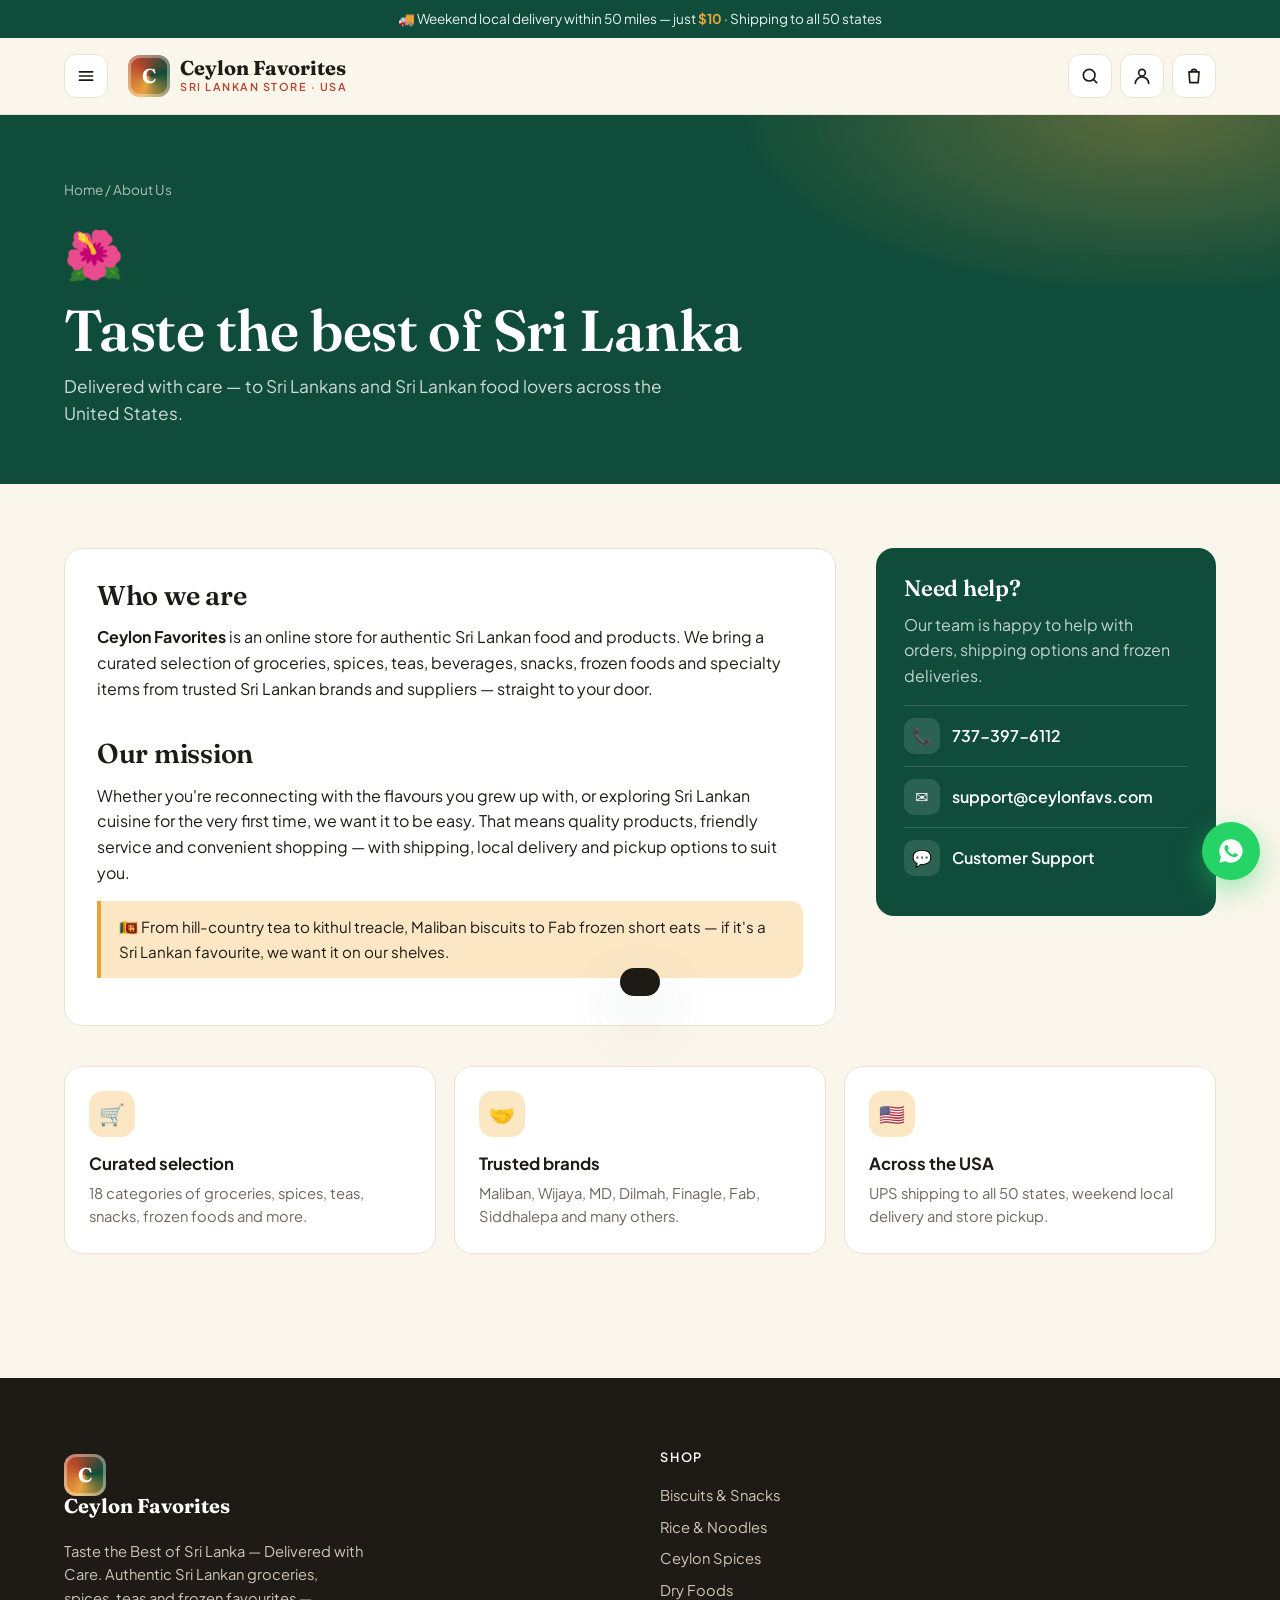
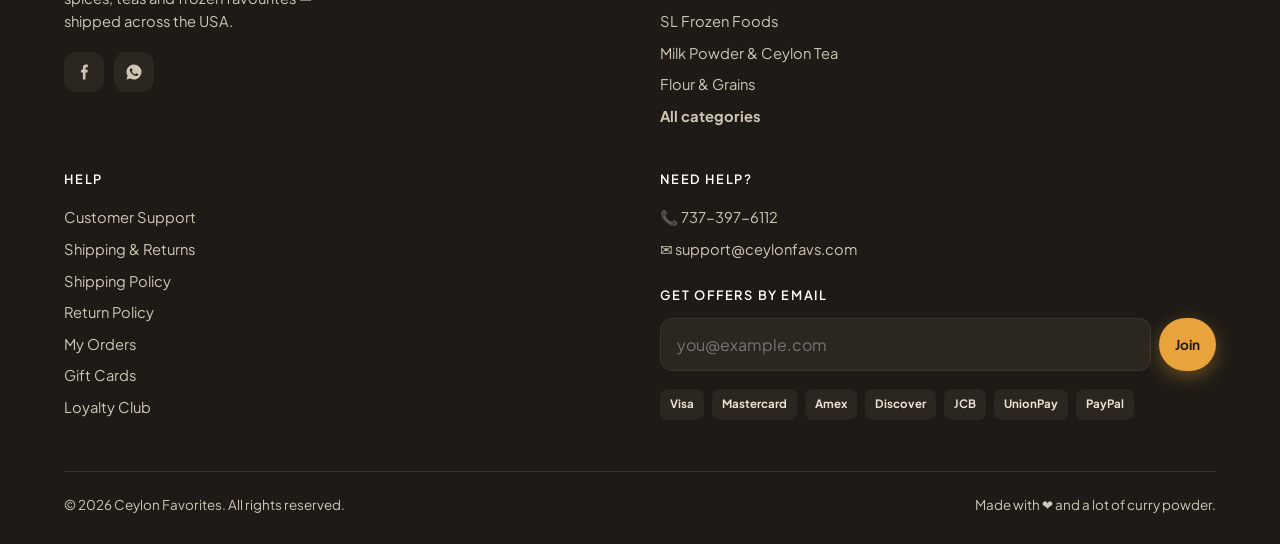
==== about.html @ b24654a7 "Add Ceylon Favorites static website Multi-page storefront covering every menu item: home, all 18 cat" ====
<!doctype html>
<html lang="en">
<head>
  <meta charset="utf-8">
  <meta name="viewport" content="width=device-width, initial-scale=1">
  <title>About Us — Ceylon Favorites</title>
  <link rel="preconnect" href="https://fonts.googleapis.com">
  <link rel="preconnect" href="https://fonts.gstatic.com" crossorigin>
  <link href="https://fonts.googleapis.com/css2?family=Fraunces:ital,opsz,wght@0,9..144,500;0,9..144,600;0,9..144,700;1,9..144,600&family=Plus+Jakarta+Sans:wght@400;500;600;700;800&display=swap" rel="stylesheet">
  <link rel="stylesheet" href="assets/css/style.css">
  <link rel="icon" href="data:image/svg+xml,<svg xmlns='http://www.w3.org/2000/svg' viewBox='0 0 100 100'><text y='.9em' font-size='90'>🌶️</text></svg>">
</head>
<body data-page="about">
<main>
<section class="page-hero"><div class="wrap">
  <div class="crumbs"><a href="index.html">Home</a> / About Us</div>
  <div class="hero-emo">🌺</div>
  <h1>Taste the best of Sri Lanka</h1>
  <p>Delivered with care — to Sri Lankans and Sri Lankan food lovers across the United States.</p>
</div></section>
<section class="content"><div class="wrap">
  <div class="content-grid">
    <div>
      <div class="card prose reveal">
        <h2>Who we are</h2>
        <p><b>Ceylon Favorites</b> is an online store for authentic Sri Lankan food and products. We bring a curated selection of groceries, spices, teas, beverages, snacks, frozen foods and specialty items from trusted Sri Lankan brands and suppliers — straight to your door.</p>
        <h2>Our mission</h2>
        <p>Whether you're reconnecting with the flavours you grew up with, or exploring Sri Lankan cuisine for the very first time, we want it to be easy. That means quality products, friendly service and convenient shopping — with shipping, local delivery and pickup options to suit you.</p>
        <p class="note">🇱🇰 From hill-country tea to kithul treacle, Maliban biscuits to Fab frozen short eats — if it's a Sri Lankan favourite, we want it on our shelves.</p>
      </div>
    </div>
    <aside class="aside-card">
  <h3>Need help?</h3>
  <p style="color:rgba(255,255,255,.75)">Our team is happy to help with orders, shipping options and frozen deliveries.</p>
  <a class="line" href="tel:+17373976112"><span class="ico">📞</span>737-397-6112</a>
  <a class="line" href="mailto:support@ceylonfavs.com"><span class="ico">✉️</span>support@ceylonfavs.com</a>
  <a class="line" href="customer-support.html"><span class="ico">💬</span>Customer Support</a>
</aside>
  </div>
  <div class="info-grid" style="margin-top:40px">
    <div class="info reveal"><div class="perk-ico">🛒</div><b>Curated selection</b><p>18 categories of groceries, spices, teas, snacks, frozen foods and more.</p></div>
    <div class="info reveal"><div class="perk-ico">🤝</div><b>Trusted brands</b><p>Maliban, Wijaya, MD, Dilmah, Finagle, Fab, Siddhalepa and many others.</p></div>
    <div class="info reveal"><div class="perk-ico">🇺🇸</div><b>Across the USA</b><p>UPS shipping to all 50 states, weekend local delivery and store pickup.</p></div>
  </div>
</div></section>
</main>
<script src="assets/js/data.js"></script>
<script src="assets/js/main.js"></script>

</body>
</html>
---- assets/css/style.css ----
:root {
  --leaf: #0f4c3a;
  --leaf-2: #13644c;
  --leaf-ink: #e9f4ee;
  --saffron: #e8a33d;
  --saffron-soft: #fbe7c3;
  --cinnamon: #b5452b;
  --cream: #fbf6ec;
  --paper: #ffffff;
  --ink: #1e1b16;
  --muted: #6d665b;
  --line: #ebe2d1;
  --shadow: 0 1px 2px rgba(30, 27, 22, .06), 0 8px 24px rgba(30, 27, 22, .08);
  --shadow-lg: 0 24px 60px rgba(15, 76, 58, .18);
  --radius: 18px;
  --display: "Fraunces", Georgia, serif;
  --body: "Plus Jakarta Sans", system-ui, -apple-system, sans-serif;
  --wrap: 1200px;
}

* { box-sizing: border-box; }
html { scroll-behavior: smooth; }
body {
  margin: 0;
  font-family: var(--body);
  color: var(--ink);
  background: var(--cream);
  line-height: 1.6;
  -webkit-font-smoothing: antialiased;
}
img { max-width: 100%; display: block; }
a { color: inherit; text-decoration: none; }
button { font: inherit; cursor: pointer; }
h1, h2, h3, h4 { font-family: var(--display); line-height: 1.1; margin: 0 0 .5em; font-weight: 600; letter-spacing: -.01em; }
p { margin: 0 0 1em; }
.wrap { max-width: var(--wrap); margin: 0 auto; padding: 0 24px; }
[hidden] { display: none !important; }
.sr-only { position: absolute; width: 1px; height: 1px; overflow: hidden; clip: rect(0 0 0 0); }

/* ---------- Announcement + header ---------- */
.announce {
  background: var(--leaf);
  color: var(--leaf-ink);
  font-size: .85rem;
  text-align: center;
  padding: 8px 16px;
}
.announce strong { color: var(--saffron); }

.site-header {
  position: sticky; top: 0; z-index: 50;
  background: rgba(251, 246, 236, .92);
  backdrop-filter: saturate(1.4) blur(12px);
  border-bottom: 1px solid var(--line);
}
.header-row { display: flex; align-items: center; gap: 20px; height: 76px; }
.logo { display: flex; align-items: center; gap: 10px; flex-shrink: 0; }
.logo-mark {
  width: 42px; height: 42px; border-radius: 12px;
  background: conic-gradient(from 200deg, var(--saffron), var(--cinnamon), var(--leaf), var(--saffron));
  display: grid; place-items: center; color: #fff; font-family: var(--display); font-weight: 700; font-size: 1.25rem;
  box-shadow: inset 0 0 0 3px rgba(255,255,255,.35);
}
.logo-text { font-family: var(--display); font-size: 1.25rem; font-weight: 700; line-height: 1; }
.logo-text small { display: block; font-family: var(--body); font-size: .68rem; font-weight: 600; letter-spacing: .14em; text-transform: uppercase; color: var(--cinnamon); margin-top: 4px; }

.nav { display: flex; align-items: center; gap: 2px; margin-left: auto; }
.nav > .nav-item { position: relative; }
.nav-link {
  display: flex; align-items: center; gap: 4px;
  padding: 9px 10px; border-radius: 10px; white-space: nowrap;
  font-weight: 600; font-size: .88rem; color: var(--ink);
  background: none; border: 0;
}
.nav-link:hover, .nav-item:focus-within > .nav-link, .nav-link.active { background: var(--saffron-soft); }
.nav-link .chev { width: 10px; transition: transform .2s; }
.nav-item:hover .chev, .nav-item:focus-within .chev { transform: rotate(180deg); }

.dropdown {
  position: absolute; top: calc(100% + 8px); left: 50%;
  transform: translate(-50%, 6px);
  background: var(--paper); border: 1px solid var(--line); border-radius: var(--radius);
  box-shadow: var(--shadow-lg); padding: 10px; min-width: 240px;
  opacity: 0; visibility: hidden; transition: .18s ease;
}
.dropdown::before { content: ""; position: absolute; inset: -12px 0 auto; height: 12px; }
.nav-item:hover > .dropdown, .nav-item:focus-within > .dropdown { opacity: 1; visibility: visible; transform: translate(-50%, 0); }
.dropdown a { display: block; padding: 9px 12px; border-radius: 10px; font-size: .92rem; font-weight: 500; }
.dropdown a:hover { background: var(--cream); color: var(--leaf); }
.dropdown .tag { font-size: .66rem; font-weight: 700; color: var(--cinnamon); background: #fbe1da; padding: 2px 7px; border-radius: 99px; margin-left: 6px; vertical-align: 2px; }

.mega { width: min(760px, 92vw); display: grid; grid-template-columns: repeat(3, 1fr); gap: 2px; padding: 14px; }
.mega a { display: flex; align-items: center; gap: 10px; }
.mega .emo { width: 30px; height: 30px; border-radius: 9px; display: grid; place-items: center; font-size: 1rem; flex-shrink: 0; }
.mega-foot { grid-column: 1 / -1; border-top: 1px solid var(--line); margin-top: 8px; padding-top: 8px; }
.mega-foot a { font-weight: 700; color: var(--leaf); }

.header-actions { display: flex; align-items: center; gap: 8px; }
.icon-btn {
  position: relative; width: 44px; height: 44px; border-radius: 12px;
  border: 1px solid var(--line); background: var(--paper);
  display: grid; place-items: center; color: var(--ink);
}
.icon-btn:hover { border-color: var(--leaf); color: var(--leaf); }
.icon-btn svg { width: 20px; height: 20px; }
.badge {
  position: absolute; top: -6px; right: -6px; min-width: 20px; height: 20px; padding: 0 5px;
  border-radius: 99px; background: var(--cinnamon); color: #fff; font-size: .72rem; font-weight: 700;
  display: grid; place-items: center; border: 2px solid var(--cream);
}
.badge[data-count="0"] { display: none; }
.menu-toggle { display: none; }

.search-bar { display: none; border-top: 1px solid var(--line); padding: 14px 0; }
.search-bar.open { display: block; }
.search-bar form { display: flex; gap: 10px; }

/* ---------- Buttons & inputs ---------- */
.btn {
  display: inline-flex; align-items: center; justify-content: center; gap: 8px;
  padding: 13px 22px; border-radius: 999px; border: 0;
  font-weight: 700; font-size: .95rem; white-space: nowrap; transition: transform .15s, box-shadow .15s, background .15s;
}
.btn:hover { transform: translateY(-1px); }
.btn-primary { background: var(--leaf); color: #fff; box-shadow: 0 6px 18px rgba(15, 76, 58, .3); }
.btn-primary:hover { background: var(--leaf-2); }
.btn-gold { background: var(--saffron); color: var(--ink); box-shadow: 0 6px 18px rgba(232, 163, 61, .35); }
.btn-ghost { background: transparent; color: inherit; border: 1.5px solid currentColor; }
.btn-sm { padding: 9px 16px; font-size: .85rem; }
.btn[disabled] { opacity: .45; pointer-events: none; }

.input, textarea.input, select.input {
  width: 100%; padding: 13px 16px; border-radius: 12px; border: 1.5px solid var(--line);
  background: var(--paper); font: inherit; color: var(--ink);
}
.input:focus { outline: none; border-color: var(--leaf); box-shadow: 0 0 0 4px rgba(15, 76, 58, .12); }
label.field { display: block; font-weight: 600; font-size: .88rem; margin-bottom: 16px; }
label.field span { display: block; margin-bottom: 6px; }
label.field em { color: var(--cinnamon); font-style: normal; }

/* ---------- Hero ---------- */
.hero {
  position: relative; overflow: hidden;
  background:
    radial-gradient(1200px 500px at 85% -10%, rgba(232, 163, 61, .35), transparent 60%),
    radial-gradient(800px 400px at -10% 110%, rgba(181, 69, 43, .25), transparent 60%),
    var(--leaf);
  color: #fff;
}
.hero::after {
  content: ""; position: absolute; inset: 0; opacity: .08; pointer-events: none;
  background-image: radial-gradient(circle at 1px 1px, #fff 1px, transparent 0);
  background-size: 22px 22px;
}
.hero-grid { position: relative; z-index: 1; display: grid; grid-template-columns: 1.1fr .9fr; gap: 48px; align-items: center; padding: 88px 0 96px; }
.eyebrow { display: inline-flex; align-items: center; gap: 8px; font-size: .78rem; font-weight: 700; letter-spacing: .14em; text-transform: uppercase; color: var(--saffron); }
.eyebrow::before { content: ""; width: 26px; height: 2px; background: currentColor; }
.hero h1 { font-size: clamp(2.6rem, 6vw, 4.6rem); margin: 18px 0 20px; }
.hero h1 em { font-style: italic; color: var(--saffron); }
.hero p.lead { font-size: 1.15rem; max-width: 520px; color: rgba(255,255,255,.82); }
.hero-cta { display: flex; flex-wrap: wrap; gap: 12px; margin-top: 30px; }
.hero-stats { display: flex; gap: 36px; margin-top: 44px; }
.hero-stats b { display: block; font-family: var(--display); font-size: 2rem; color: var(--saffron); }
.hero-stats span { font-size: .85rem; color: rgba(255,255,255,.7); }

.hero-art { position: relative; aspect-ratio: 1; }
.plate {
  position: absolute; inset: 8%; border-radius: 50%;
  background: radial-gradient(circle at 35% 30%, #fffaf0, #f4e3c2 60%, #e7cfa0);
  box-shadow: 0 40px 80px rgba(0,0,0,.35), inset 0 -10px 30px rgba(0,0,0,.08);
}
.plate::before { content: ""; position: absolute; inset: 10%; border-radius: 50%; border: 2px dashed rgba(181, 69, 43, .25); }
.orbit {
  position: absolute; width: 22%; aspect-ratio: 1; border-radius: 50%;
  background: var(--paper); display: grid; place-items: center; font-size: clamp(1.6rem, 3.6vw, 2.6rem);
  box-shadow: 0 14px 30px rgba(0,0,0,.25);
  animation: bob 6s ease-in-out infinite;
}
.orbit:nth-child(2) { top: 0; left: 39%; animation-delay: -1s; }
.orbit:nth-child(3) { top: 26%; right: 0; animation-delay: -2s; }
.orbit:nth-child(4) { bottom: 6%; right: 12%; animation-delay: -3s; }
.orbit:nth-child(5) { bottom: 6%; left: 12%; animation-delay: -4s; }
.orbit:nth-child(6) { top: 26%; left: 0; animation-delay: -5s; }
.plate-center { position: absolute; inset: 0; display: grid; place-items: center; text-align: center; color: var(--leaf); }
.plate-center b { font-family: var(--display); font-size: clamp(1.5rem, 3.2vw, 2.4rem); display: block; line-height: 1; }
.plate-center small { font-weight: 700; letter-spacing: .14em; text-transform: uppercase; font-size: .7rem; color: var(--cinnamon); }
@keyframes bob { 50% { transform: translateY(-10px); } }

/* ---------- Sections ---------- */
section.block { padding: 88px 0; }
.section-head { display: flex; align-items: end; justify-content: space-between; gap: 24px; margin-bottom: 36px; flex-wrap: wrap; }
.section-head h2 { font-size: clamp(2rem, 4vw, 2.8rem); margin: 10px 0 0; }
.section-head p { color: var(--muted); max-width: 460px; margin: 0; }
.eyebrow.dark { color: var(--cinnamon); }

.perks { background: var(--paper); border-block: 1px solid var(--line); }
.perks-row { display: grid; grid-template-columns: repeat(4, 1fr); }
.perk { display: flex; gap: 14px; align-items: center; padding: 26px 20px; }
.perk + .perk { border-left: 1px solid var(--line); }
.perk-ico { width: 46px; height: 46px; border-radius: 14px; background: var(--saffron-soft); display: grid; place-items: center; font-size: 1.3rem; flex-shrink: 0; }
.perk b { display: block; font-size: .95rem; }
.perk span { font-size: .84rem; color: var(--muted); }

.cat-grid { display: grid; grid-template-columns: repeat(auto-fill, minmax(200px, 1fr)); gap: 16px; }
.cat-card {
  position: relative; overflow: hidden; border-radius: var(--radius); padding: 22px;
  background: var(--paper); border: 1px solid var(--line); min-height: 170px;
  display: flex; flex-direction: column; justify-content: space-between;
  transition: transform .2s, box-shadow .2s, border-color .2s;
}
.cat-card:hover { transform: translateY(-4px); box-shadow: var(--shadow); border-color: transparent; }
.cat-card .emo {
  width: 58px; height: 58px; border-radius: 16px; display: grid; place-items: center; font-size: 1.8rem;
  transition: transform .3s;
}
.cat-card:hover .emo { transform: rotate(-8deg) scale(1.08); }
.cat-card h3 { font-family: var(--body); font-size: 1rem; font-weight: 700; margin: 18px 0 2px; }
.cat-card small { color: var(--muted); font-size: .82rem; }
.cat-card .arrow { position: absolute; top: 22px; right: 22px; color: var(--muted); transition: transform .2s, color .2s; }
.cat-card:hover .arrow { transform: translateX(4px); color: var(--leaf); }

/* ---------- Product cards ---------- */
.prod-grid { display: grid; grid-template-columns: repeat(auto-fill, minmax(220px, 1fr)); gap: 20px; }
.prod {
  background: var(--paper); border: 1px solid var(--line); border-radius: var(--radius);
  overflow: hidden; display: flex; flex-direction: column; transition: box-shadow .2s, transform .2s;
}
.prod:hover { box-shadow: var(--shadow); transform: translateY(-3px); }
.prod-media {
  position: relative; aspect-ratio: 4 / 3; display: grid; place-items: center;
  font-size: 3.4rem;
}
.prod-media .label {
  position: absolute; left: 12px; bottom: 10px; right: 12px;
  font-family: var(--display); font-weight: 600; font-size: .9rem; line-height: 1.15;
  color: rgba(30,27,22,.55); text-align: left; text-transform: uppercase; letter-spacing: .02em;
  overflow: hidden; display: -webkit-box; -webkit-line-clamp: 1; -webkit-box-orient: vertical;
}
.pill { position: absolute; top: 12px; left: 12px; font-size: .7rem; font-weight: 800; letter-spacing: .06em; text-transform: uppercase; padding: 5px 10px; border-radius: 99px; }
.pill.new { background: var(--leaf); color: #fff; }
.pill.oos { background: #fff; color: var(--muted); border: 1px solid var(--line); }
.pill.sale { background: var(--cinnamon); color: #fff; }
.prod-body { padding: 16px; display: flex; flex-direction: column; gap: 10px; flex: 1; }
.prod-cat { font-size: .72rem; font-weight: 700; letter-spacing: .1em; text-transform: uppercase; color: var(--cinnamon); }
.prod h4 { font-family: var(--body); font-size: .98rem; font-weight: 600; margin: 0; line-height: 1.35; }
.prod-foot { margin-top: auto; display: flex; align-items: center; justify-content: space-between; gap: 8px; }
.price { font-family: var(--display); font-size: 1.3rem; font-weight: 700; color: var(--leaf); }
.price s { font-family: var(--body); font-size: .85rem; color: var(--muted); font-weight: 500; margin-left: 6px; }
.add-btn {
  width: 42px; height: 42px; border-radius: 12px; border: 0; background: var(--leaf); color: #fff;
  display: grid; place-items: center; transition: background .15s, transform .15s;
}
.add-btn:hover { background: var(--saffron); color: var(--ink); transform: scale(1.06); }
.add-btn[disabled] { background: var(--line); color: var(--muted); }
.add-btn svg { width: 20px; height: 20px; }
.prod.is-oos .prod-media { filter: grayscale(.8); opacity: .7; }

/* ---------- Promo bands ---------- */
.split { display: grid; grid-template-columns: 1fr 1fr; gap: 20px; }
.promo {
  border-radius: 26px; padding: 44px; position: relative; overflow: hidden; min-height: 300px;
  display: flex; flex-direction: column; justify-content: flex-end;
}
.promo h3 { font-size: clamp(1.8rem, 3vw, 2.4rem); }
.promo p { max-width: 380px; }
.promo .big-emo { position: absolute; right: -10px; top: -10px; font-size: 9rem; opacity: .9; transform: rotate(12deg); }
.promo.gold { background: linear-gradient(135deg, #f6c46a, var(--saffron)); color: var(--ink); }
.promo.red { background: linear-gradient(135deg, #cf5a3e, var(--cinnamon)); color: #fff; }
.promo.green { background: linear-gradient(135deg, var(--leaf-2), var(--leaf)); color: #fff; }

.tea-band {
  background: var(--ink); color: #f4ede0; border-radius: 30px; padding: 60px;
  display: grid; grid-template-columns: 1fr auto; gap: 40px; align-items: center;
  position: relative; overflow: hidden;
}
.tea-band::before {
  content: ""; position: absolute; width: 480px; height: 480px; right: -120px; top: -160px; border-radius: 50%;
  background: radial-gradient(circle, rgba(232,163,61,.35), transparent 65%);
}
.tea-band h2 { font-size: clamp(2rem, 4vw, 3rem); }
.tea-band h2 em { color: var(--saffron); }

.testi-grid { display: grid; grid-template-columns: repeat(3, 1fr); gap: 20px; }
.testi { background: var(--paper); border: 1px solid var(--line); border-radius: var(--radius); padding: 28px; }
.testi .stars { color: var(--saffron); letter-spacing: 2px; margin-bottom: 10px; }
.testi p { font-family: var(--display); font-size: 1.12rem; line-height: 1.45; }
.testi small { color: var(--muted); font-weight: 600; }

/* ---------- Page hero (inner pages) ---------- */
.page-hero {
  background:
    radial-gradient(600px 260px at 90% 0%, rgba(232,163,61,.35), transparent 70%),
    var(--leaf);
  color: #fff; padding: 64px 0 56px;
}
.crumbs { font-size: .85rem; color: rgba(255,255,255,.65); margin-bottom: 14px; }
.crumbs a:hover { color: var(--saffron); }
.page-hero h1 { font-size: clamp(2.2rem, 5vw, 3.6rem); margin: 0 0 10px; }
.page-hero p { color: rgba(255,255,255,.8); max-width: 620px; font-size: 1.08rem; margin: 0; }
.page-hero .hero-emo { font-size: 3rem; margin-bottom: 8px; }

/* ---------- Category page ---------- */
.shop-layout { display: grid; grid-template-columns: 260px 1fr; gap: 36px; padding: 48px 0 88px; align-items: start; }
.side { position: sticky; top: 100px; background: var(--paper); border: 1px solid var(--line); border-radius: var(--radius); padding: 14px; max-height: calc(100vh - 120px); overflow: auto; }
.side h4 { font-family: var(--body); font-size: .75rem; letter-spacing: .14em; text-transform: uppercase; color: var(--muted); margin: 8px 10px 10px; }
.side a { display: flex; justify-content: space-between; align-items: center; padding: 8px 10px; border-radius: 10px; font-size: .9rem; font-weight: 500; }
.side a:hover { background: var(--cream); }
.side a.active { background: var(--leaf); color: #fff; }
.side a .n { font-size: .75rem; opacity: .6; }
.toolbar { display: flex; gap: 12px; align-items: center; justify-content: space-between; flex-wrap: wrap; margin-bottom: 22px; }
.toolbar .count { color: var(--muted); font-size: .92rem; }
.toolbar .controls { display: flex; gap: 10px; flex-wrap: wrap; }
.toolbar .input { width: auto; padding: 10px 14px; }
.chip { display: inline-flex; align-items: center; gap: 6px; font-size: .85rem; font-weight: 600; padding: 9px 14px; border-radius: 99px; border: 1.5px solid var(--line); background: var(--paper); }
.chip input { accent-color: var(--leaf); }
.empty { text-align: center; padding: 60px 20px; background: var(--paper); border: 1px dashed var(--line); border-radius: var(--radius); color: var(--muted); }
.empty .big { font-size: 3rem; }

/* ---------- Content pages ---------- */
.content { padding: 64px 0 96px; }
.content-grid { display: grid; grid-template-columns: 1fr 340px; gap: 40px; align-items: start; }
.card { background: var(--paper); border: 1px solid var(--line); border-radius: var(--radius); padding: 32px; }
.card + .card { margin-top: 20px; }
.prose h2 { font-size: 1.7rem; margin-top: 1.4em; }
.prose h2:first-child { margin-top: 0; }
.prose h3 { font-family: var(--body); font-size: 1.05rem; font-weight: 700; margin-top: 1.4em; }
.prose ul { padding-left: 1.2em; margin: 0 0 1em; }
.prose li { margin-bottom: .45em; }
.prose li::marker { color: var(--saffron); }
.prose .note { background: var(--saffron-soft); border-left: 4px solid var(--saffron); padding: 14px 18px; border-radius: 0 12px 12px 0; font-size: .95rem; }
.meta { font-size: .85rem; color: var(--muted); }

.aside-card { background: var(--leaf); color: #fff; border-radius: var(--radius); padding: 28px; position: sticky; top: 100px; }
.aside-card h3 { font-size: 1.4rem; }
.aside-card a.line { display: flex; align-items: center; gap: 12px; padding: 12px 0; border-top: 1px solid rgba(255,255,255,.15); font-weight: 600; }
.aside-card a.line:hover { color: var(--saffron); }
.aside-card .ico { width: 36px; height: 36px; border-radius: 10px; background: rgba(255,255,255,.12); display: grid; place-items: center; }

.info-grid { display: grid; grid-template-columns: repeat(3, 1fr); gap: 18px; margin-bottom: 28px; }
.info { background: var(--paper); border: 1px solid var(--line); border-radius: var(--radius); padding: 24px; }
.info .perk-ico { margin-bottom: 14px; }
.info b { display: block; font-size: 1.05rem; margin-bottom: 4px; }
.info p { color: var(--muted); font-size: .92rem; margin: 0; }
.info .stat { font-family: var(--display); font-size: 2rem; color: var(--leaf); font-weight: 700; }

table.hours { width: 100%; border-collapse: collapse; font-size: .95rem; }
table.hours td { padding: 10px 0; border-bottom: 1px solid var(--line); }
table.hours td:last-child { text-align: right; font-weight: 600; }

.steps { display: grid; grid-template-columns: repeat(3, 1fr); gap: 18px; counter-reset: s; }
.step { background: var(--paper); border: 1px solid var(--line); border-radius: var(--radius); padding: 28px; position: relative; }
.step::before { counter-increment: s; content: counter(s); position: absolute; top: 20px; right: 22px; font-family: var(--display); font-size: 3rem; color: var(--saffron-soft); font-weight: 700; line-height: 1; }
.step .perk-ico { margin-bottom: 16px; }
.step h3 { font-family: var(--body); font-size: 1.1rem; font-weight: 700; }
.step p { color: var(--muted); margin: 0; }

/* Gift card */
.gc-layout { display: grid; grid-template-columns: 1fr 1fr; gap: 48px; align-items: center; }
.giftcard {
  aspect-ratio: 1.586; border-radius: 24px; padding: 30px; color: #fff; position: relative; overflow: hidden;
  background: linear-gradient(135deg, var(--leaf) 0%, #0b3a2c 55%, var(--cinnamon) 130%);
  box-shadow: var(--shadow-lg); display: flex; flex-direction: column; justify-content: space-between;
  transform: rotate(-3deg); transition: transform .4s;
}
.giftcard:hover { transform: rotate(0) scale(1.02); }
.giftcard::before { content: "🌺"; position: absolute; font-size: 10rem; right: -30px; bottom: -40px; opacity: .25; }
.giftcard .amt { font-family: var(--display); font-size: clamp(2.6rem, 6vw, 4rem); font-weight: 700; color: var(--saffron); line-height: 1; }
.gc-amounts { display: grid; grid-template-columns: repeat(4, 1fr); gap: 10px; margin: 10px 0 20px; }
.gc-amounts button {
  padding: 14px 0; border-radius: 12px; border: 1.5px solid var(--line); background: var(--paper);
  font-weight: 700; font-size: 1rem;
}
.gc-amounts button.on { border-color: var(--leaf); background: var(--leaf); color: #fff; }
.qty { display: inline-flex; align-items: center; border: 1.5px solid var(--line); border-radius: 12px; background: var(--paper); }
.qty button { width: 40px; height: 44px; border: 0; background: none; font-size: 1.2rem; }
.qty input { width: 44px; text-align: center; border: 0; font: inherit; font-weight: 700; background: none; }

/* Loyalty */
.points-hero { display: grid; grid-template-columns: repeat(3, 1fr); gap: 18px; }
.points-card { border-radius: 24px; padding: 32px; color: #fff; }
.points-card .stat { font-family: var(--display); font-size: 3.2rem; font-weight: 700; line-height: 1; margin-bottom: 8px; }
.meter { height: 12px; border-radius: 99px; background: var(--line); overflow: hidden; margin: 14px 0 8px; }
.meter > i { display: block; height: 100%; border-radius: inherit; background: linear-gradient(90deg, var(--saffron), var(--cinnamon)); }

/* Coming soon */
.soon {
  min-height: 70vh; display: grid; place-items: center; text-align: center; padding: 80px 24px;
  background: radial-gradient(800px 400px at 50% 0%, rgba(232,163,61,.3), transparent 70%), var(--ink); color: #fff;
}
.soon h1 { font-size: clamp(2.4rem, 6vw, 4.4rem); }
.soon h1 em { color: var(--saffron); }
.countdown { display: flex; gap: 14px; justify-content: center; margin: 30px 0; }
.countdown div { background: rgba(255,255,255,.08); border: 1px solid rgba(255,255,255,.15); border-radius: 16px; padding: 16px 18px; min-width: 84px; }
.countdown b { display: block; font-family: var(--display); font-size: 2.2rem; color: var(--saffron); line-height: 1; }
.countdown span { font-size: .72rem; letter-spacing: .14em; text-transform: uppercase; color: rgba(255,255,255,.6); }
.notify { display: flex; gap: 10px; max-width: 440px; margin: 0 auto; }
.notify .input { background: rgba(255,255,255,.95); }
.popcorn { font-size: 4.5rem; animation: bob 3s ease-in-out infinite; }

/* Orders */
.orders-empty { text-align: center; padding: 56px 24px; }
.orders-empty .big { font-size: 3.6rem; }
.order-row { display: grid; grid-template-columns: 1fr auto auto; gap: 16px; align-items: center; padding: 14px 0; border-bottom: 1px solid var(--line); }
.order-row:last-child { border-bottom: 0; }

/* ---------- Cart drawer ---------- */
.scrim { position: fixed; inset: 0; background: rgba(30,27,22,.45); z-index: 90; opacity: 0; visibility: hidden; transition: .25s; }
.scrim.open { opacity: 1; visibility: visible; }
.drawer {
  position: fixed; top: 0; right: 0; bottom: 0; width: min(420px, 100vw); z-index: 100;
  background: var(--cream); display: flex; flex-direction: column;
  transform: translateX(100%); visibility: hidden; transition: transform .3s cubic-bezier(.2,.8,.2,1), visibility .3s;
  box-shadow: -20px 0 60px rgba(0,0,0,.15);
}
.drawer.open { transform: none; visibility: visible; }
.drawer-head { display: flex; align-items: center; justify-content: space-between; padding: 20px 24px; border-bottom: 1px solid var(--line); }
.drawer-head h3 { margin: 0; font-size: 1.4rem; }
.drawer-body { flex: 1; overflow: auto; padding: 8px 24px; }
.drawer-foot { padding: 20px 24px; border-top: 1px solid var(--line); background: var(--paper); }
.line-item { display: grid; grid-template-columns: 56px 1fr auto; gap: 14px; align-items: center; padding: 14px 0; border-bottom: 1px solid var(--line); }
.line-item .thumb { width: 56px; height: 56px; border-radius: 12px; display: grid; place-items: center; font-size: 1.6rem; }
.line-item h5 { margin: 0 0 4px; font-size: .9rem; font-weight: 600; line-height: 1.3; }
.line-item .qty { transform: scale(.85); transform-origin: left; }
.line-item .remove { border: 0; background: none; color: var(--muted); font-size: .78rem; text-decoration: underline; padding: 0; }
.totals { display: flex; justify-content: space-between; font-weight: 700; font-size: 1.1rem; margin-bottom: 6px; }
.points-note { font-size: .82rem; color: var(--leaf); margin-bottom: 14px; }
.drawer-foot .btn { width: 100%; }

/* Mobile nav */
.mnav {
  position: fixed; top: 0; left: 0; bottom: 0; width: min(340px, 88vw); z-index: 100; background: var(--cream);
  transform: translateX(-100%); visibility: hidden; transition: transform .3s cubic-bezier(.2,.8,.2,1), visibility .3s; overflow: auto; padding: 20px;
}
.mnav.open { transform: none; visibility: visible; }
.mnav details { border-bottom: 1px solid var(--line); }
.mnav summary, .mnav > a { display: block; padding: 14px 4px; font-weight: 700; list-style: none; cursor: pointer; border-bottom: 1px solid var(--line); }
.mnav details summary { border: 0; }
.mnav summary::after { content: "+"; float: right; color: var(--muted); }
.mnav details[open] summary::after { content: "–"; }
.mnav details a { display: block; padding: 8px 12px; font-size: .92rem; color: var(--muted); }

/* Toast */
.toast {
  position: fixed; left: 50%; bottom: 24px; z-index: 120; transform: translate(-50%, 120px);
  background: var(--ink); color: #fff; padding: 14px 20px; border-radius: 14px; font-weight: 600; font-size: .92rem;
  box-shadow: var(--shadow-lg); transition: transform .3s cubic-bezier(.2,.8,.2,1); display: flex; gap: 10px; align-items: center;
  max-width: calc(100vw - 32px);
}
.toast.show { transform: translate(-50%, 0); }

/* ---------- Footer ---------- */
.site-footer { background: var(--ink); color: #cfc6b6; padding: 72px 0 28px; margin-top: 0; }
.foot-grid { display: grid; grid-template-columns: 1.4fr 1fr 1fr 1.2fr; gap: 40px; }
.site-footer h4 { font-family: var(--body); color: #fff; font-size: .8rem; letter-spacing: .14em; text-transform: uppercase; margin-bottom: 16px; }
.site-footer a { display: block; padding: 4px 0; font-size: .92rem; }
.site-footer a:hover { color: var(--saffron); }
.site-footer .logo-text { color: #fff; }
.foot-about { font-size: .92rem; margin-top: 16px; max-width: 300px; }
.newsletter { display: flex; gap: 8px; margin-top: 10px; }
.newsletter .input { background: #2b2620; border-color: #3a342c; color: #fff; }
.pay-row { display: flex; flex-wrap: wrap; gap: 8px; margin-top: 18px; }
.pay-row span { font-size: .72rem; font-weight: 700; padding: 6px 10px; border-radius: 8px; background: #2b2620; color: #e9e1d2; }
.foot-bottom { display: flex; justify-content: space-between; gap: 16px; flex-wrap: wrap; border-top: 1px solid #3a342c; margin-top: 48px; padding-top: 22px; font-size: .84rem; }
.socials { display: flex; gap: 10px; margin-top: 18px; }
.socials a { width: 40px; height: 40px; border-radius: 12px; background: #2b2620; display: grid; place-items: center; padding: 0; }
.socials svg { width: 18px; height: 18px; }

.wa-fab {
  position: fixed; right: 20px; bottom: 20px; z-index: 80; width: 58px; height: 58px; border-radius: 50%;
  background: #25d366; color: #fff; display: grid; place-items: center; box-shadow: 0 10px 30px rgba(37,211,102,.45);
}
.wa-fab svg { width: 28px; height: 28px; }

/* Reveal on scroll */
.reveal { opacity: 0; transform: translateY(18px); transition: opacity .6s ease, transform .6s ease; }
.reveal.in { opacity: 1; transform: none; }
@media (prefers-reduced-motion: reduce) {
  * { animation: none !important; transition: none !important; }
  .reveal { opacity: 1; transform: none; }
}

/* ---------- Responsive ---------- */
@media (max-width: 1340px) {
  .nav { display: none; }
  .menu-toggle { display: grid; }
  .header-actions { margin-left: auto; }
  .foot-grid { grid-template-columns: 1fr 1fr; }
}
@media (max-width: 900px) {
  .hero-grid, .split, .content-grid, .gc-layout, .tea-band { grid-template-columns: 1fr; }
  .hero-art { max-width: 420px; margin: 0 auto; width: 100%; }
  .perks-row { grid-template-columns: 1fr 1fr; }
  .perk:nth-child(3) { border-left: 0; }
  .perk:nth-child(n+3) { border-top: 1px solid var(--line); }
  .shop-layout { grid-template-columns: 1fr; }
  .side { position: static; max-height: none; display: flex; gap: 6px; overflow-x: auto; padding: 8px; }
  .side h4 { display: none; }
  .side a { white-space: nowrap; flex-shrink: 0; }
  .side a .n { margin-left: 6px; }
  .testi-grid, .info-grid, .steps, .points-hero { grid-template-columns: 1fr; }
  .aside-card { position: static; }
  .tea-band { padding: 40px 28px; }
}
@media (max-width: 560px) {
  .wrap { padding: 0 16px; }
  section.block { padding: 60px 0; }
  .hero-grid { padding: 56px 0 64px; }
  .hero-stats { gap: 22px; }
  .logo-text small { display: none; }
  .prod-grid { grid-template-columns: 1fr 1fr; gap: 12px; }
  .prod-media { font-size: 2.6rem; }
  .prod-body { padding: 12px; }
  .prod h4 { font-size: .88rem; }
  .price { font-size: 1.1rem; }
  .add-btn { width: 36px; height: 36px; }
  .cat-grid { grid-template-columns: 1fr 1fr; gap: 12px; }
  .cat-card { min-height: 150px; padding: 16px; }
  .promo { padding: 30px; min-height: 260px; }
  .card { padding: 22px; }
  .foot-grid { grid-template-columns: 1fr; }
  .gc-amounts { grid-template-columns: repeat(3, 1fr); }
  .header-row { gap: 12px; }
  .icon-btn { width: 40px; height: 40px; }
  .countdown div { min-width: 0; flex: 1; padding: 12px 6px; }
  .notify { flex-direction: column; }
}
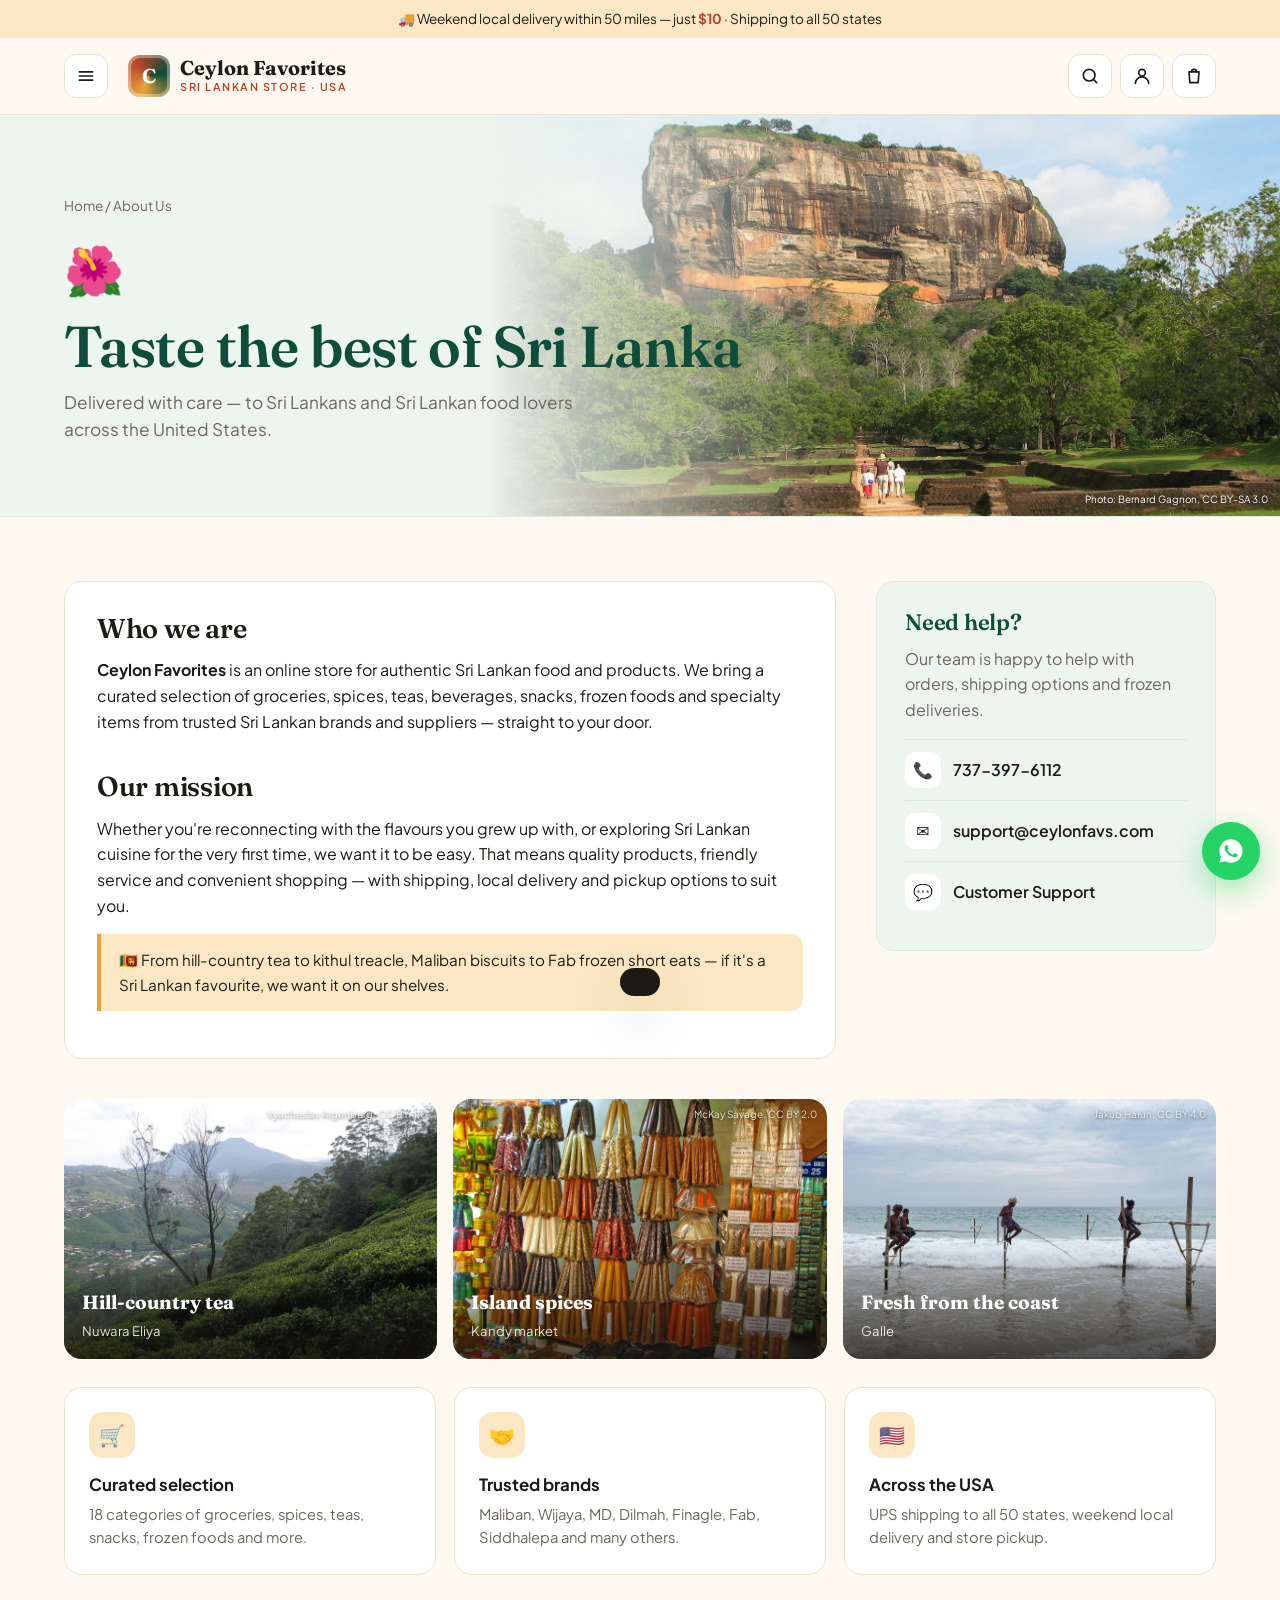
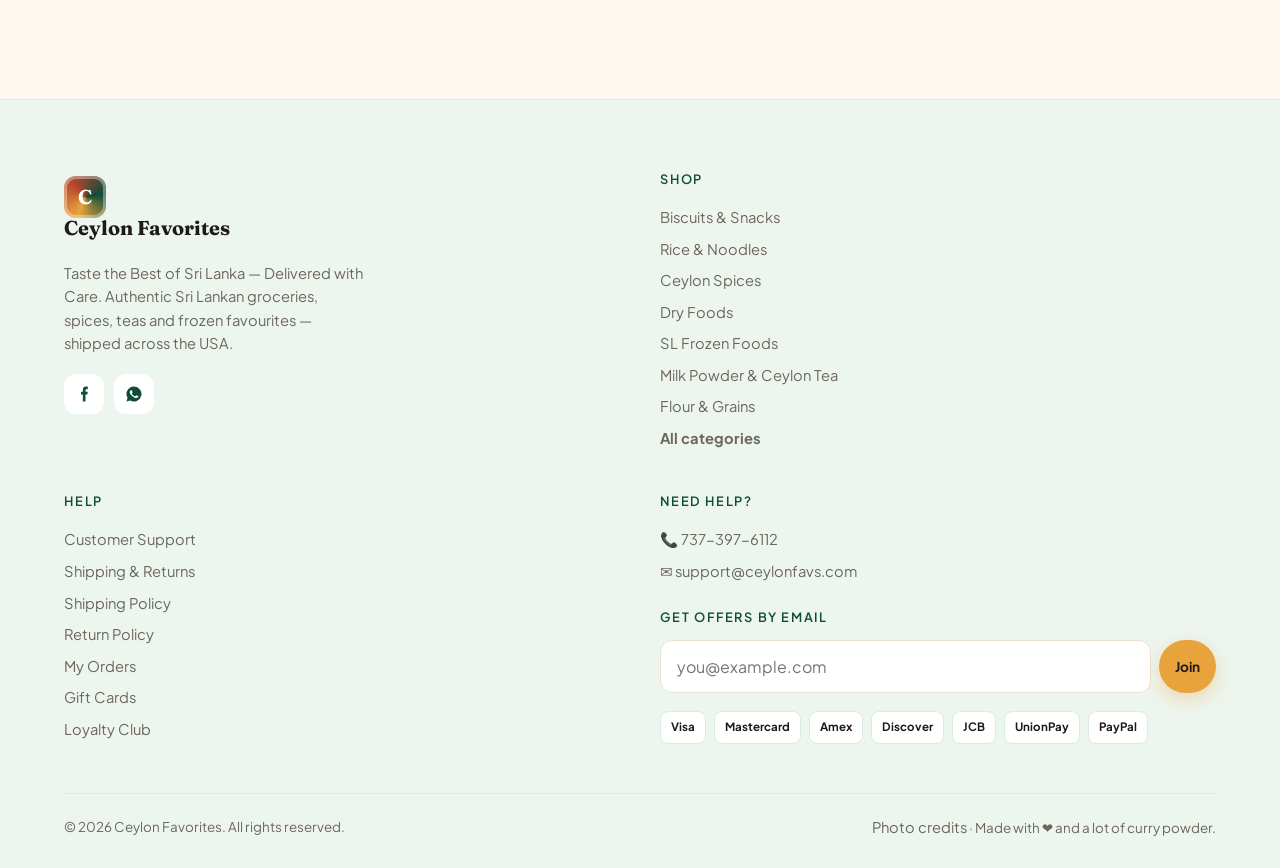
==== commit 188ef530: "Switch to a light theme and add Sri Lankan photography - Light cream/mint palette for hero, page hea" ====
--- a/about.html
+++ b/about.html
@@ -12,7 +12,7 @@
 </head>
 <body data-page="about">
 <main>
-<section class="page-hero"><div class="wrap">
+<section class="page-hero has-photo"><div class="hero-photo" style="background-image:url(assets/img/sigiriya.jpg)"></div><span class="photo-credit" style="color:#fff;font-size:.62rem;text-shadow:0 1px 3px rgba(0,0,0,.6)">Photo: Bernard Gagnon, CC BY-SA 3.0</span><div class="wrap">
   <div class="crumbs"><a href="index.html">Home</a> / About Us</div>
   <div class="hero-emo">🌺</div>
   <h1>Taste the best of Sri Lanka</h1>
@@ -37,7 +37,12 @@
   <a class="line" href="customer-support.html"><span class="ico">💬</span>Customer Support</a>
 </aside>
   </div>
-  <div class="info-grid" style="margin-top:40px">
+  <div class="island trio" style="margin-top:40px">
+    <figure class="reveal"><img src="assets/img/tea-plantation.jpg" alt="Tea plantations near Nuwara Eliya" loading="lazy"><span class="credit">Vyacheslav Argenberg, CC BY 4.0</span><figcaption><b>Hill-country tea</b><span>Nuwara Eliya</span></figcaption></figure>
+    <figure class="reveal"><img src="assets/img/spices.jpg" alt="Spice shop in Kandy market" loading="lazy"><span class="credit">McKay Savage, CC BY 2.0</span><figcaption><b>Island spices</b><span>Kandy market</span></figcaption></figure>
+    <figure class="reveal"><img src="assets/img/stilt-fishing.jpg" alt="Stilt fishermen near Galle" loading="lazy"><span class="credit">Jakub Hałun, CC BY 4.0</span><figcaption><b>Fresh from the coast</b><span>Galle</span></figcaption></figure>
+  </div>
+  <div class="info-grid" style="margin-top:28px">
     <div class="info reveal"><div class="perk-ico">🛒</div><b>Curated selection</b><p>18 categories of groceries, spices, teas, snacks, frozen foods and more.</p></div>
     <div class="info reveal"><div class="perk-ico">🤝</div><b>Trusted brands</b><p>Maliban, Wijaya, MD, Dilmah, Finagle, Fab, Siddhalepa and many others.</p></div>
     <div class="info reveal"><div class="perk-ico">🇺🇸</div><b>Across the USA</b><p>UPS shipping to all 50 states, weekend local delivery and store pickup.</p></div>
--- a/assets/css/style.css
+++ b/assets/css/style.css
@@ -5,7 +5,9 @@
   --saffron: #e8a33d;
   --saffron-soft: #fbe7c3;
   --cinnamon: #b5452b;
-  --cream: #fbf6ec;
+  --cream: #fdf9f1;
+  --mint: #edf5ef;
+  --mint-2: #dcebe1;
   --paper: #ffffff;
   --ink: #1e1b16;
   --muted: #6d665b;
@@ -39,17 +41,17 @@
 
 /* ---------- Announcement + header ---------- */
 .announce {
-  background: var(--leaf);
-  color: var(--leaf-ink);
+  background: var(--saffron-soft);
+  color: var(--ink);
   font-size: .85rem;
   text-align: center;
   padding: 8px 16px;
 }
-.announce strong { color: var(--saffron); }
+.announce strong { color: var(--cinnamon); }
 
 .site-header {
   position: sticky; top: 0; z-index: 50;
-  background: rgba(251, 246, 236, .92);
+  background: rgba(253, 249, 241, .94);
   backdrop-filter: saturate(1.4) blur(12px);
   border-bottom: 1px solid var(--line);
 }
@@ -142,26 +144,28 @@
 .hero {
   position: relative; overflow: hidden;
   background:
-    radial-gradient(1200px 500px at 85% -10%, rgba(232, 163, 61, .35), transparent 60%),
-    radial-gradient(800px 400px at -10% 110%, rgba(181, 69, 43, .25), transparent 60%),
-    var(--leaf);
-  color: #fff;
+    radial-gradient(900px 500px at 90% -10%, rgba(232, 163, 61, .22), transparent 60%),
+    radial-gradient(700px 400px at -10% 110%, rgba(15, 76, 58, .10), transparent 60%),
+    linear-gradient(180deg, var(--mint), var(--cream));
+  color: var(--ink);
 }
 .hero::after {
-  content: ""; position: absolute; inset: 0; opacity: .08; pointer-events: none;
-  background-image: radial-gradient(circle at 1px 1px, #fff 1px, transparent 0);
+  content: ""; position: absolute; inset: 0; opacity: .07; pointer-events: none;
+  background-image: radial-gradient(circle at 1px 1px, var(--leaf) 1px, transparent 0);
   background-size: 22px 22px;
 }
-.hero-grid { position: relative; z-index: 1; display: grid; grid-template-columns: 1.1fr .9fr; gap: 48px; align-items: center; padding: 88px 0 96px; }
+.hero-grid { position: relative; z-index: 1; display: grid; grid-template-columns: 1.1fr .9fr; gap: 48px; align-items: center; padding: 72px 0 84px; }
 .eyebrow { display: inline-flex; align-items: center; gap: 8px; font-size: .78rem; font-weight: 700; letter-spacing: .14em; text-transform: uppercase; color: var(--saffron); }
 .eyebrow::before { content: ""; width: 26px; height: 2px; background: currentColor; }
 .hero h1 { font-size: clamp(2.6rem, 6vw, 4.6rem); margin: 18px 0 20px; }
-.hero h1 em { font-style: italic; color: var(--saffron); }
-.hero p.lead { font-size: 1.15rem; max-width: 520px; color: rgba(255,255,255,.82); }
+.hero h1 em { font-style: italic; color: var(--cinnamon); }
+.hero .eyebrow { color: var(--cinnamon); }
+.hero h1 { color: var(--leaf); }
+.hero p.lead { font-size: 1.15rem; max-width: 520px; color: var(--muted); }
 .hero-cta { display: flex; flex-wrap: wrap; gap: 12px; margin-top: 30px; }
 .hero-stats { display: flex; gap: 36px; margin-top: 44px; }
-.hero-stats b { display: block; font-family: var(--display); font-size: 2rem; color: var(--saffron); }
-.hero-stats span { font-size: .85rem; color: rgba(255,255,255,.7); }
+.hero-stats b { display: block; font-family: var(--display); font-size: 2rem; color: var(--leaf); }
+.hero-stats span { font-size: .85rem; color: var(--muted); }
 
 .hero-art { position: relative; aspect-ratio: 1; }
 .plate {
@@ -185,6 +189,40 @@
 .plate-center b { font-family: var(--display); font-size: clamp(1.5rem, 3.2vw, 2.4rem); display: block; line-height: 1; }
 .plate-center small { font-weight: 700; letter-spacing: .14em; text-transform: uppercase; font-size: .7rem; color: var(--cinnamon); }
 @keyframes bob { 50% { transform: translateY(-10px); } }
+
+/* Photo collage */
+.collage { position: relative; aspect-ratio: 1 / 1.02; }
+.collage figure { position: absolute; margin: 0; overflow: hidden; border-radius: 28px; box-shadow: 0 24px 50px rgba(15, 76, 58, .22); border: 6px solid #fff; }
+.collage img { width: 100%; height: 100%; object-fit: cover; }
+.collage .c1 { inset: 0 18% 26% 0; }
+.collage .c2 { width: 46%; height: 52%; right: 0; bottom: 0; border-radius: 50% 50% 28px 28px; }
+.collage .c3 { width: 34%; aspect-ratio: 1; left: 6%; bottom: 2%; border-radius: 50%; }
+.collage .tagline {
+  position: absolute; left: 24px; top: 24px; background: rgba(255,255,255,.92); backdrop-filter: blur(6px);
+  padding: 10px 14px; border-radius: 14px; font-size: .8rem; font-weight: 700; color: var(--leaf); box-shadow: var(--shadow);
+}
+.collage .tagline small { display: block; font-weight: 600; color: var(--muted); font-size: .72rem; }
+figure .credit, .photo-credit {
+  position: absolute; right: 10px; bottom: 8px; font-size: .62rem; color: rgba(255,255,255,.85);
+  text-shadow: 0 1px 3px rgba(0,0,0,.6); pointer-events: none;
+}
+
+/* Island strip */
+.island { display: grid; grid-template-columns: 1.4fr 1fr 1fr; grid-template-rows: 220px 220px; gap: 16px; }
+.island figure { position: relative; margin: 0; border-radius: var(--radius); overflow: hidden; }
+.island figure:first-child { grid-row: span 2; }
+.island img { width: 100%; height: 100%; object-fit: cover; transition: transform .6s ease; }
+.island figure:hover img { transform: scale(1.05); }
+.island figcaption {
+  position: absolute; inset: auto 0 0 0; padding: 40px 18px 16px; color: #fff;
+  background: linear-gradient(transparent, rgba(20, 18, 14, .7));
+}
+.island figcaption b { display: block; font-family: var(--display); font-size: 1.2rem; }
+.island figcaption span { font-size: .82rem; opacity: .85; }
+.island .credit { top: 8px; bottom: auto; }
+
+.island.trio { grid-template-columns: repeat(3, 1fr); grid-template-rows: 260px; }
+.island.trio figure:first-child { grid-row: auto; grid-column: auto; }
 
 /* ---------- Sections ---------- */
 section.block { padding: 88px 0; }
@@ -269,16 +307,17 @@
 .promo.green { background: linear-gradient(135deg, var(--leaf-2), var(--leaf)); color: #fff; }
 
 .tea-band {
-  background: var(--ink); color: #f4ede0; border-radius: 30px; padding: 60px;
-  display: grid; grid-template-columns: 1fr auto; gap: 40px; align-items: center;
-  position: relative; overflow: hidden;
-}
-.tea-band::before {
-  content: ""; position: absolute; width: 480px; height: 480px; right: -120px; top: -160px; border-radius: 50%;
-  background: radial-gradient(circle, rgba(232,163,61,.35), transparent 65%);
-}
+  background: var(--mint); color: var(--ink); border-radius: 30px; overflow: hidden;
+  display: grid; grid-template-columns: 1fr 1fr; align-items: stretch;
+  position: relative; border: 1px solid var(--mint-2);
+}
+.tea-band .tea-copy { padding: 56px; }
+.tea-band .tea-photo { position: relative; min-height: 340px; }
+.tea-band .tea-photo img { position: absolute; inset: 0; width: 100%; height: 100%; object-fit: cover; }
+.tea-band .eyebrow { color: var(--cinnamon); }
 .tea-band h2 { font-size: clamp(2rem, 4vw, 3rem); }
-.tea-band h2 em { color: var(--saffron); }
+.tea-band h2 em { color: var(--cinnamon); }
+.tea-band h2 { color: var(--leaf); }
 
 .testi-grid { display: grid; grid-template-columns: repeat(3, 1fr); gap: 20px; }
 .testi { background: var(--paper); border: 1px solid var(--line); border-radius: var(--radius); padding: 28px; }
@@ -289,14 +328,25 @@
 /* ---------- Page hero (inner pages) ---------- */
 .page-hero {
   background:
-    radial-gradient(600px 260px at 90% 0%, rgba(232,163,61,.35), transparent 70%),
-    var(--leaf);
-  color: #fff; padding: 64px 0 56px;
-}
-.crumbs { font-size: .85rem; color: rgba(255,255,255,.65); margin-bottom: 14px; }
-.crumbs a:hover { color: var(--saffron); }
+    radial-gradient(600px 260px at 90% 0%, rgba(232,163,61,.22), transparent 70%),
+    var(--mint);
+  color: var(--ink); padding: 56px 0 48px; border-bottom: 1px solid var(--mint-2);
+  position: relative; overflow: hidden;
+}
+.page-hero h1 { color: var(--leaf); }
+.page-hero.has-photo { padding: 80px 0 72px; }
+.page-hero .hero-photo {
+  position: absolute; inset: 0 0 0 38%;
+  background: center / cover no-repeat;
+  -webkit-mask-image: linear-gradient(90deg, transparent, #000 45%);
+  mask-image: linear-gradient(90deg, transparent, #000 45%);
+}
+.page-hero .wrap { position: relative; }
+.page-hero .photo-credit { position: absolute; right: 12px; bottom: 8px; }
+.crumbs { font-size: .85rem; color: var(--muted); margin-bottom: 14px; }
+.crumbs a:hover { color: var(--cinnamon); }
 .page-hero h1 { font-size: clamp(2.2rem, 5vw, 3.6rem); margin: 0 0 10px; }
-.page-hero p { color: rgba(255,255,255,.8); max-width: 620px; font-size: 1.08rem; margin: 0; }
+.page-hero p { color: var(--muted); max-width: 560px; font-size: 1.08rem; margin: 0; }
 .page-hero .hero-emo { font-size: 3rem; margin-bottom: 8px; }
 
 /* ---------- Category page ---------- */
@@ -330,11 +380,13 @@
 .prose .note { background: var(--saffron-soft); border-left: 4px solid var(--saffron); padding: 14px 18px; border-radius: 0 12px 12px 0; font-size: .95rem; }
 .meta { font-size: .85rem; color: var(--muted); }
 
-.aside-card { background: var(--leaf); color: #fff; border-radius: var(--radius); padding: 28px; position: sticky; top: 100px; }
+.aside-card { background: var(--mint); color: var(--ink); border: 1px solid var(--mint-2); border-radius: var(--radius); padding: 28px; position: sticky; top: 100px; }
+.aside-card h3 { color: var(--leaf); }
+.aside-card p { color: var(--muted) !important; }
 .aside-card h3 { font-size: 1.4rem; }
-.aside-card a.line { display: flex; align-items: center; gap: 12px; padding: 12px 0; border-top: 1px solid rgba(255,255,255,.15); font-weight: 600; }
-.aside-card a.line:hover { color: var(--saffron); }
-.aside-card .ico { width: 36px; height: 36px; border-radius: 10px; background: rgba(255,255,255,.12); display: grid; place-items: center; }
+.aside-card a.line { display: flex; align-items: center; gap: 12px; padding: 12px 0; border-top: 1px solid var(--mint-2); font-weight: 600; }
+.aside-card a.line:hover { color: var(--cinnamon); }
+.aside-card .ico { width: 36px; height: 36px; border-radius: 10px; background: #fff; display: grid; place-items: center; }
 
 .info-grid { display: grid; grid-template-columns: repeat(3, 1fr); gap: 18px; margin-bottom: 28px; }
 .info { background: var(--paper); border: 1px solid var(--line); border-radius: var(--radius); padding: 24px; }
@@ -385,14 +437,17 @@
 /* Coming soon */
 .soon {
   min-height: 70vh; display: grid; place-items: center; text-align: center; padding: 80px 24px;
-  background: radial-gradient(800px 400px at 50% 0%, rgba(232,163,61,.3), transparent 70%), var(--ink); color: #fff;
-}
+  background: linear-gradient(rgba(253,249,241,.9), rgba(253,249,241,.96)), url(../img/perahera.jpg) center / cover;
+  color: var(--ink); position: relative;
+}
+.soon .eyebrow { color: var(--cinnamon); }
+.soon h1 { color: var(--leaf); }
 .soon h1 { font-size: clamp(2.4rem, 6vw, 4.4rem); }
-.soon h1 em { color: var(--saffron); }
+.soon h1 em { color: var(--cinnamon); }
 .countdown { display: flex; gap: 14px; justify-content: center; margin: 30px 0; }
-.countdown div { background: rgba(255,255,255,.08); border: 1px solid rgba(255,255,255,.15); border-radius: 16px; padding: 16px 18px; min-width: 84px; }
+.countdown div { background: #fff; border: 1px solid var(--line); border-radius: 16px; padding: 16px 18px; min-width: 84px; }
 .countdown b { display: block; font-family: var(--display); font-size: 2.2rem; color: var(--saffron); line-height: 1; }
-.countdown span { font-size: .72rem; letter-spacing: .14em; text-transform: uppercase; color: rgba(255,255,255,.6); }
+.countdown span { font-size: .72rem; letter-spacing: .14em; text-transform: uppercase; color: var(--muted); }
 .notify { display: flex; gap: 10px; max-width: 440px; margin: 0 auto; }
 .notify .input { background: rgba(255,255,255,.95); }
 .popcorn { font-size: 4.5rem; animation: bob 3s ease-in-out infinite; }
@@ -449,20 +504,20 @@
 .toast.show { transform: translate(-50%, 0); }
 
 /* ---------- Footer ---------- */
-.site-footer { background: var(--ink); color: #cfc6b6; padding: 72px 0 28px; margin-top: 0; }
+.site-footer { background: var(--mint); color: var(--muted); padding: 72px 0 28px; margin-top: 0; border-top: 1px solid var(--mint-2); }
 .foot-grid { display: grid; grid-template-columns: 1.4fr 1fr 1fr 1.2fr; gap: 40px; }
-.site-footer h4 { font-family: var(--body); color: #fff; font-size: .8rem; letter-spacing: .14em; text-transform: uppercase; margin-bottom: 16px; }
+.site-footer h4 { font-family: var(--body); color: var(--leaf); font-size: .8rem; letter-spacing: .14em; text-transform: uppercase; margin-bottom: 16px; }
 .site-footer a { display: block; padding: 4px 0; font-size: .92rem; }
-.site-footer a:hover { color: var(--saffron); }
-.site-footer .logo-text { color: #fff; }
+.site-footer a:hover { color: var(--cinnamon); }
+.site-footer .logo-text { color: var(--ink); }
 .foot-about { font-size: .92rem; margin-top: 16px; max-width: 300px; }
 .newsletter { display: flex; gap: 8px; margin-top: 10px; }
-.newsletter .input { background: #2b2620; border-color: #3a342c; color: #fff; }
+.newsletter .input { background: #fff; }
 .pay-row { display: flex; flex-wrap: wrap; gap: 8px; margin-top: 18px; }
-.pay-row span { font-size: .72rem; font-weight: 700; padding: 6px 10px; border-radius: 8px; background: #2b2620; color: #e9e1d2; }
-.foot-bottom { display: flex; justify-content: space-between; gap: 16px; flex-wrap: wrap; border-top: 1px solid #3a342c; margin-top: 48px; padding-top: 22px; font-size: .84rem; }
+.pay-row span { font-size: .72rem; font-weight: 700; padding: 6px 10px; border-radius: 8px; background: #fff; color: var(--ink); border: 1px solid var(--mint-2); }
+.foot-bottom { display: flex; justify-content: space-between; gap: 16px; flex-wrap: wrap; border-top: 1px solid var(--mint-2); margin-top: 48px; padding-top: 22px; font-size: .84rem; }
 .socials { display: flex; gap: 10px; margin-top: 18px; }
-.socials a { width: 40px; height: 40px; border-radius: 12px; background: #2b2620; display: grid; place-items: center; padding: 0; }
+.socials a { width: 40px; height: 40px; border-radius: 12px; background: #fff; color: var(--leaf); display: grid; place-items: center; padding: 0; }
 .socials svg { width: 18px; height: 18px; }
 
 .wa-fab {
@@ -488,7 +543,13 @@
 }
 @media (max-width: 900px) {
   .hero-grid, .split, .content-grid, .gc-layout, .tea-band { grid-template-columns: 1fr; }
-  .hero-art { max-width: 420px; margin: 0 auto; width: 100%; }
+  .collage { max-width: 460px; margin: 0 auto; width: 100%; }
+  .tea-band { grid-template-columns: 1fr; }
+  .tea-band .tea-photo { min-height: 240px; order: -1; }
+  .tea-band .tea-copy { padding: 32px 28px; }
+  .island { grid-template-columns: 1fr 1fr; grid-template-rows: 260px 180px 180px; }
+  .island figure:first-child { grid-row: auto; grid-column: span 2; }
+  .page-hero .hero-photo { inset: 0; opacity: .22; -webkit-mask-image: none; mask-image: none; }
   .perks-row { grid-template-columns: 1fr 1fr; }
   .perk:nth-child(3) { border-left: 0; }
   .perk:nth-child(n+3) { border-top: 1px solid var(--line); }
@@ -499,9 +560,9 @@
   .side a .n { margin-left: 6px; }
   .testi-grid, .info-grid, .steps, .points-hero { grid-template-columns: 1fr; }
   .aside-card { position: static; }
-  .tea-band { padding: 40px 28px; }
 }
 @media (max-width: 560px) {
+  .island.trio { grid-template-columns: 1fr; grid-template-rows: repeat(3, 200px); }
   .wrap { padding: 0 16px; }
   section.block { padding: 60px 0; }
   .hero-grid { padding: 56px 0 64px; }
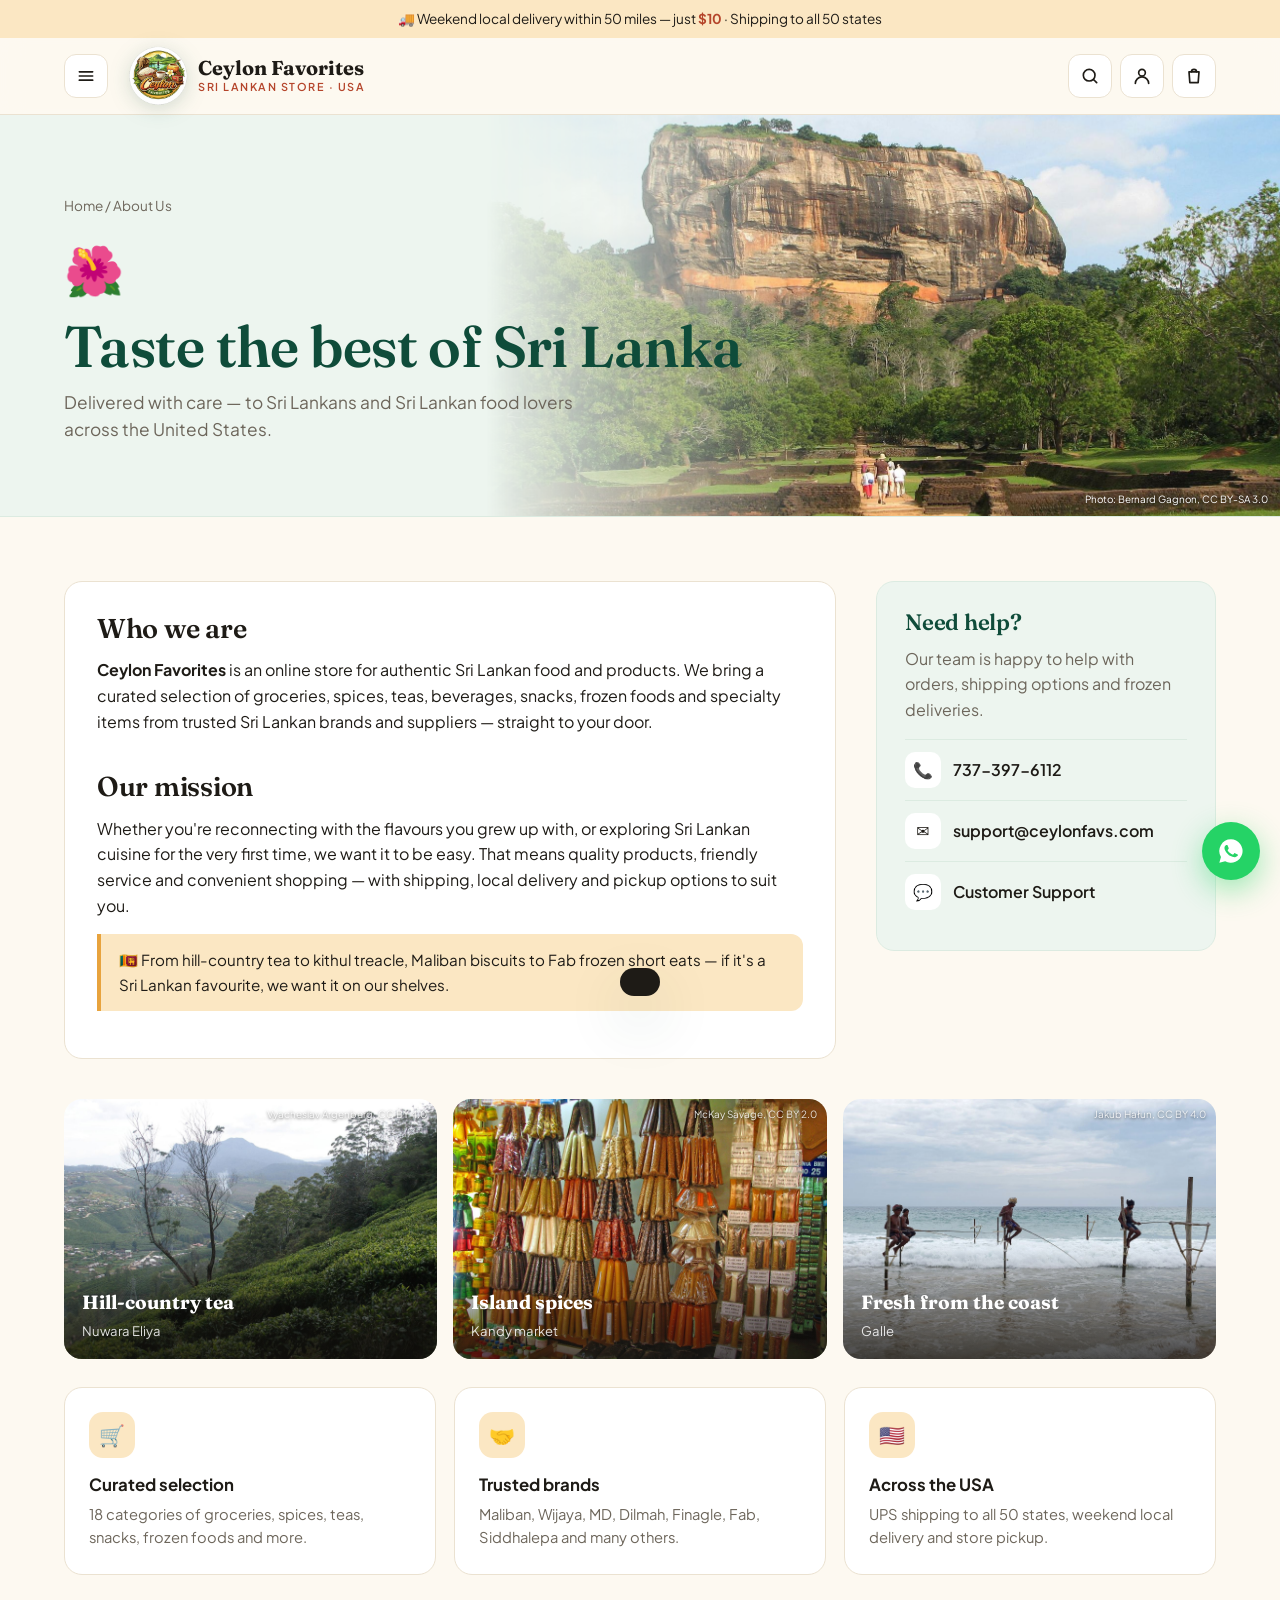
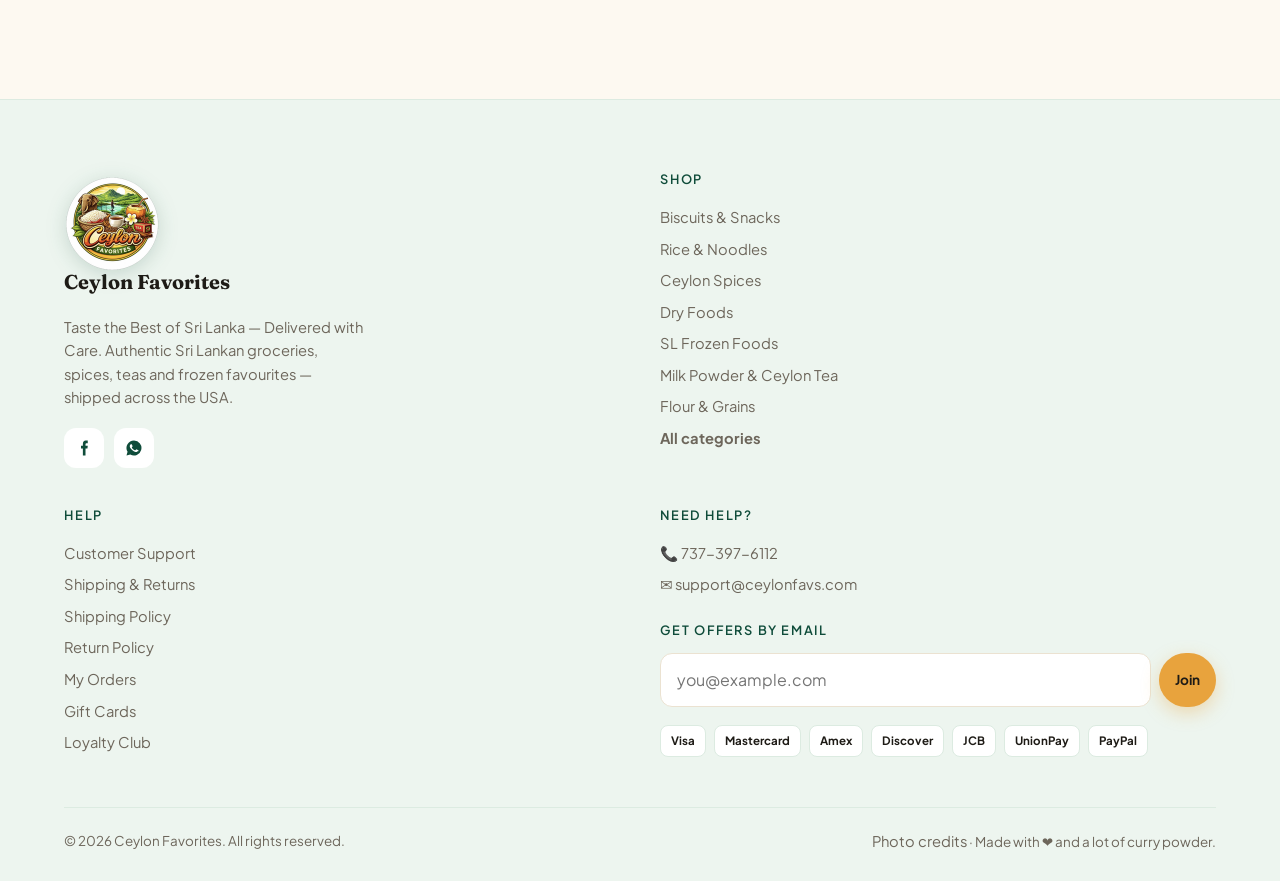
==== commit 18bc8294: "Use the Ceylon Favorites logo across the site Logo in header, footer, home hero badge, favicon and t" ====
--- a/about.html
+++ b/about.html
@@ -8,7 +8,8 @@
   <link rel="preconnect" href="https://fonts.gstatic.com" crossorigin>
   <link href="https://fonts.googleapis.com/css2?family=Fraunces:ital,opsz,wght@0,9..144,500;0,9..144,600;0,9..144,700;1,9..144,600&family=Plus+Jakarta+Sans:wght@400;500;600;700;800&display=swap" rel="stylesheet">
   <link rel="stylesheet" href="assets/css/style.css">
-  <link rel="icon" href="data:image/svg+xml,<svg xmlns='http://www.w3.org/2000/svg' viewBox='0 0 100 100'><text y='.9em' font-size='90'>🌶️</text></svg>">
+  <link rel="icon" type="image/png" href="assets/img/favicon.png">
+  <link rel="apple-touch-icon" href="assets/img/logo-192.png">
 </head>
 <body data-page="about">
 <main>
--- a/assets/css/style.css
+++ b/assets/css/style.css
@@ -63,6 +63,13 @@
   display: grid; place-items: center; color: #fff; font-family: var(--display); font-weight: 700; font-size: 1.25rem;
   box-shadow: inset 0 0 0 3px rgba(255,255,255,.35);
 }
+.logo-img { width: 60px; height: 60px; object-fit: contain; filter: drop-shadow(0 4px 10px rgba(15, 76, 58, .18)); transition: transform .3s; }
+.logo:hover .logo-img { transform: rotate(-6deg) scale(1.05); }
+.footer-logo { width: 96px; height: 96px; }
+.collage .hero-badge {
+  position: absolute; z-index: 2; width: 30%; height: auto; aspect-ratio: 1; right: -3%; top: -7%; object-fit: contain;
+  filter: drop-shadow(0 18px 30px rgba(15, 76, 58, .3)); animation: bob 6s ease-in-out infinite;
+}
 .logo-text { font-family: var(--display); font-size: 1.25rem; font-weight: 700; line-height: 1; }
 .logo-text small { display: block; font-family: var(--body); font-size: .68rem; font-weight: 600; letter-spacing: .14em; text-transform: uppercase; color: var(--cinnamon); margin-top: 4px; }
 
@@ -562,6 +569,7 @@
   .aside-card { position: static; }
 }
 @media (max-width: 560px) {
+  .logo-img { width: 48px; height: 48px; }
   .island.trio { grid-template-columns: 1fr; grid-template-rows: repeat(3, 200px); }
   .wrap { padding: 0 16px; }
   section.block { padding: 60px 0; }
